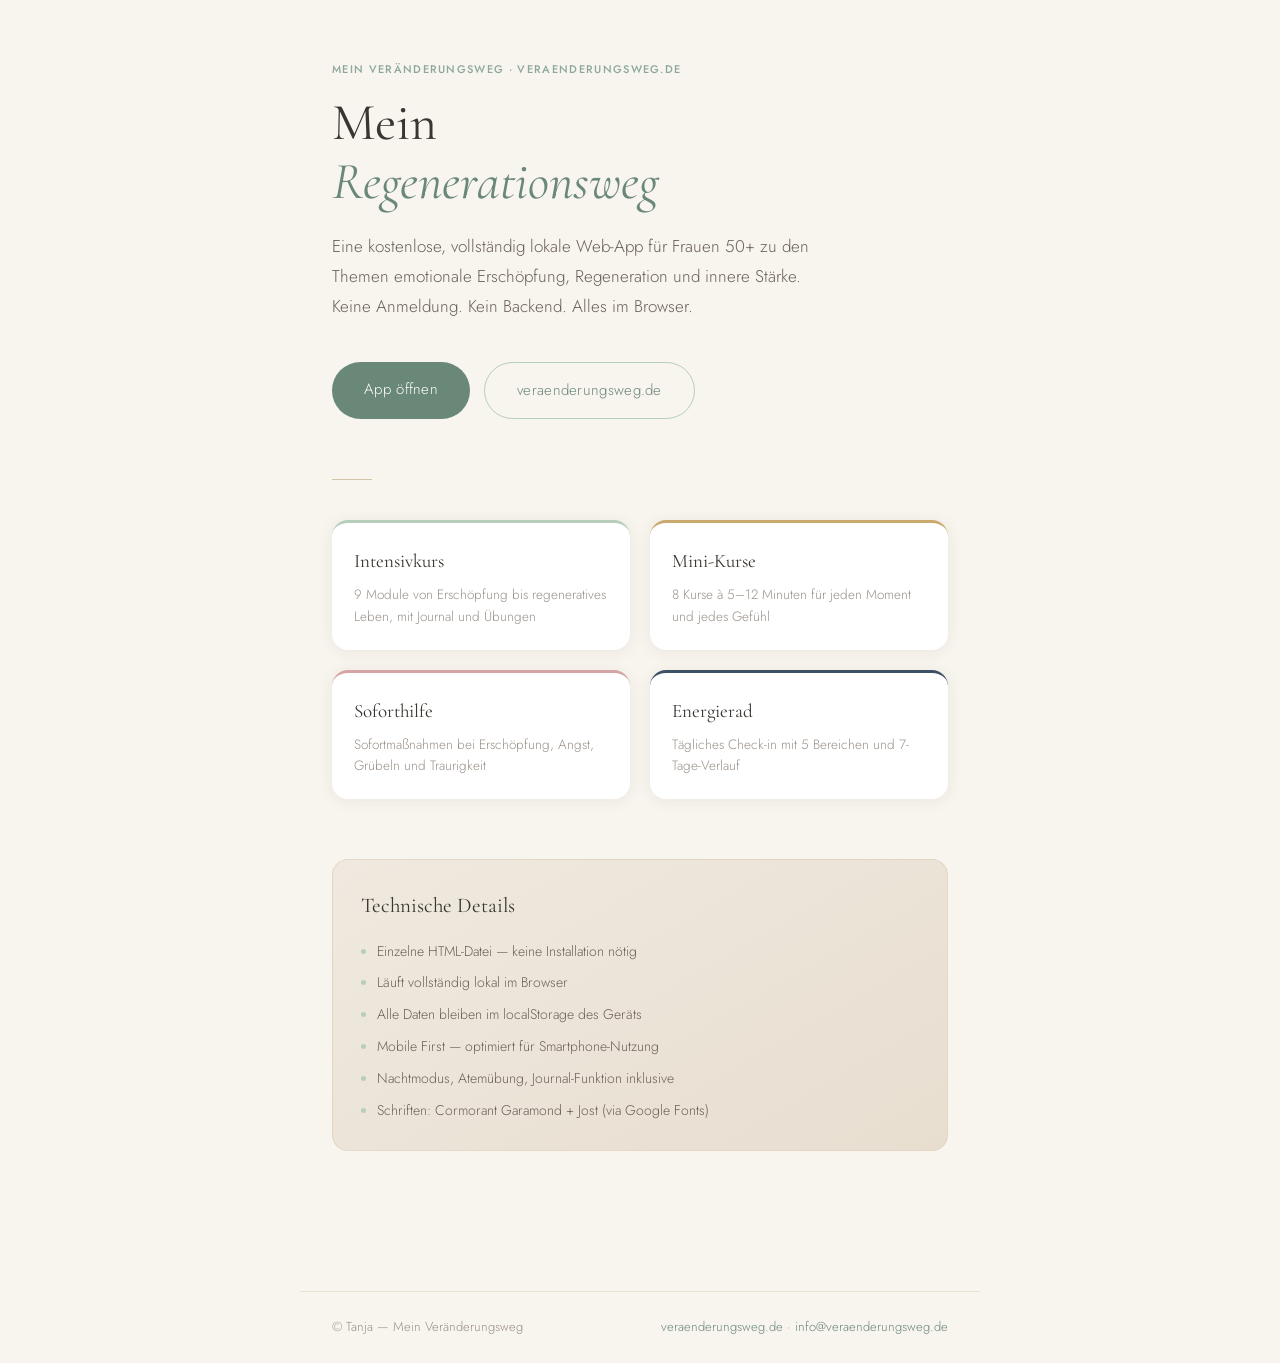
==== index.html @ 9337166e "Add files via upload" ====
<!DOCTYPE html>
<html lang="de">
<head>
<meta charset="UTF-8">
<meta name="viewport" content="width=device-width, initial-scale=1.0">
<title>Mein Regenerationsweg</title>
<style>
@import url('https://fonts.googleapis.com/css2?family=Cormorant+Garamond:ital,wght@0,300;0,400;1,300;1,400&family=Jost:wght@300;400;500&display=swap');
*{box-sizing:border-box;margin:0;padding:0}
:root{
  --creme:#F8F4EE;--sand:#D4C4A8;--sand-light:#E8DED0;
  --sage:#8BA89A;--sage-light:#B8CEBC;--sage-dark:#6A8878;
  --gold:#C9A96E;--text-dark:#3A3530;--text-mid:#6B6059;--text-light:#9A9088;
  --white:#FFFFFF;
}
html,body{height:100%}
body{
  font-family:'Jost',sans-serif;
  background:var(--creme);
  color:var(--text-dark);
  font-weight:300;
  line-height:1.7;
  min-height:100vh;
  display:flex;
  flex-direction:column;
}
.page{
  flex:1;
  max-width:680px;
  margin:0 auto;
  padding:60px 32px 80px;
  width:100%;
}
.tag{
  font-size:11px;letter-spacing:0.12em;text-transform:uppercase;
  color:var(--sage);font-weight:500;margin-bottom:14px;
}
h1{
  font-family:'Cormorant Garamond',serif;
  font-size:clamp(36px,6vw,52px);
  font-weight:400;line-height:1.15;
  color:var(--text-dark);
  margin-bottom:20px;
}
h1 em{font-style:italic;color:var(--sage-dark)}
.lead{
  font-size:17px;color:var(--text-mid);
  line-height:1.75;max-width:500px;
  margin-bottom:40px;
}
.btn-row{display:flex;gap:14px;flex-wrap:wrap;margin-bottom:60px}
.btn-primary{
  display:inline-block;
  padding:15px 32px;
  background:var(--sage-dark);
  color:var(--white);
  border-radius:32px;
  text-decoration:none;
  font-size:15px;
  letter-spacing:0.02em;
  transition:all 0.3s ease;
}
.btn-primary:hover{background:var(--sage);transform:translateY(-2px);box-shadow:0 6px 24px rgba(106,136,120,0.3)}
.btn-secondary{
  display:inline-block;
  padding:15px 32px;
  background:transparent;
  color:var(--sage-dark);
  border:1.5px solid var(--sage-light);
  border-radius:32px;
  text-decoration:none;
  font-size:15px;
  letter-spacing:0.02em;
  transition:all 0.3s ease;
}
.btn-secondary:hover{background:var(--sage-light);color:var(--white)}
.divider{width:40px;height:1px;background:var(--sand);margin-bottom:40px}
.features{
  display:grid;
  grid-template-columns:repeat(auto-fit,minmax(200px,1fr));
  gap:20px;
  margin-bottom:60px;
}
.feature{
  background:var(--white);
  border-radius:16px;
  padding:22px;
  box-shadow:0 2px 16px rgba(60,50,40,0.07);
  border-top:3px solid var(--sage-light);
}
.feature:nth-child(2){border-top-color:var(--gold)}
.feature:nth-child(3){border-top-color:#D4A5A5}
.feature:nth-child(4){border-top-color:#3D5166}
.feature-title{
  font-family:'Cormorant Garamond',serif;
  font-size:19px;font-weight:400;
  color:var(--text-dark);margin-bottom:7px;
}
.feature-desc{font-size:13.5px;color:var(--text-light);line-height:1.6}
.tech{
  background:linear-gradient(150deg,#EFE9DF,var(--sand-light));
  border-radius:16px;padding:28px;
  border:1px solid rgba(212,196,168,0.4);
  margin-bottom:60px;
}
.tech-title{
  font-family:'Cormorant Garamond',serif;
  font-size:21px;font-weight:400;color:var(--text-dark);
  margin-bottom:16px;
}
.tech-list{list-style:none;display:flex;flex-direction:column;gap:8px}
.tech-list li{
  font-size:14px;color:var(--text-mid);
  padding-left:16px;position:relative;
}
.tech-list li::before{
  content:'';position:absolute;left:0;top:9px;
  width:5px;height:5px;border-radius:50%;background:var(--sage-light);
}
footer{
  padding:24px 32px;
  border-top:1px solid rgba(212,196,168,0.4);
  font-size:13px;color:var(--text-light);
  display:flex;justify-content:space-between;align-items:center;
  flex-wrap:wrap;gap:12px;
  max-width:680px;margin:0 auto;width:100%;
}
footer a{color:var(--sage-dark);text-decoration:none}
footer a:hover{text-decoration:underline}
@media(max-width:500px){
  .page{padding:40px 20px 60px}
  .btn-row{flex-direction:column}
  .btn-primary,.btn-secondary{text-align:center}
}
</style>
</head>
<body>

<div class="page">

  <div class="tag">Mein Veränderungsweg &middot; veraenderungsweg.de</div>

  <h1>Mein<br><em>Regenerationsweg</em></h1>

  <p class="lead">
    Eine kostenlose, vollständig lokale Web-App für Frauen 50+ zu den Themen emotionale Erschöpfung, Regeneration und innere Stärke. Keine Anmeldung. Kein Backend. Alles im Browser.
  </p>

  <div class="btn-row">
    <a href="regenerationsweg.html" class="btn-primary">App öffnen</a>
    <a href="https://veraenderungsweg.de" target="_blank" class="btn-secondary">veraenderungsweg.de</a>
  </div>

  <div class="divider"></div>

  <div class="features">
    <div class="feature">
      <div class="feature-title">Intensivkurs</div>
      <div class="feature-desc">9 Module von Erschöpfung bis regeneratives Leben, mit Journal und Übungen</div>
    </div>
    <div class="feature">
      <div class="feature-title">Mini-Kurse</div>
      <div class="feature-desc">8 Kurse à 5–12 Minuten für jeden Moment und jedes Gefühl</div>
    </div>
    <div class="feature">
      <div class="feature-title">Soforthilfe</div>
      <div class="feature-desc">Sofortmaßnahmen bei Erschöpfung, Angst, Grübeln und Traurigkeit</div>
    </div>
    <div class="feature">
      <div class="feature-title">Energierad</div>
      <div class="feature-desc">Tägliches Check-in mit 5 Bereichen und 7-Tage-Verlauf</div>
    </div>
  </div>

  <div class="tech">
    <div class="tech-title">Technische Details</div>
    <ul class="tech-list">
      <li>Einzelne HTML-Datei &mdash; keine Installation nötig</li>
      <li>Läuft vollständig lokal im Browser</li>
      <li>Alle Daten bleiben im localStorage des Geräts</li>
      <li>Mobile First &mdash; optimiert für Smartphone-Nutzung</li>
      <li>Nachtmodus, Atemübung, Journal-Funktion inklusive</li>
      <li>Schriften: Cormorant Garamond + Jost (via Google Fonts)</li>
    </ul>
  </div>

</div>

<footer>
  <span>&copy; Tanja &mdash; Mein Veränderungsweg</span>
  <span><a href="https://veraenderungsweg.de" target="_blank">veraenderungsweg.de</a> &middot; <a href="mailto:info@veraenderungsweg.de">info@veraenderungsweg.de</a></span>
</footer>

</body>
</html>
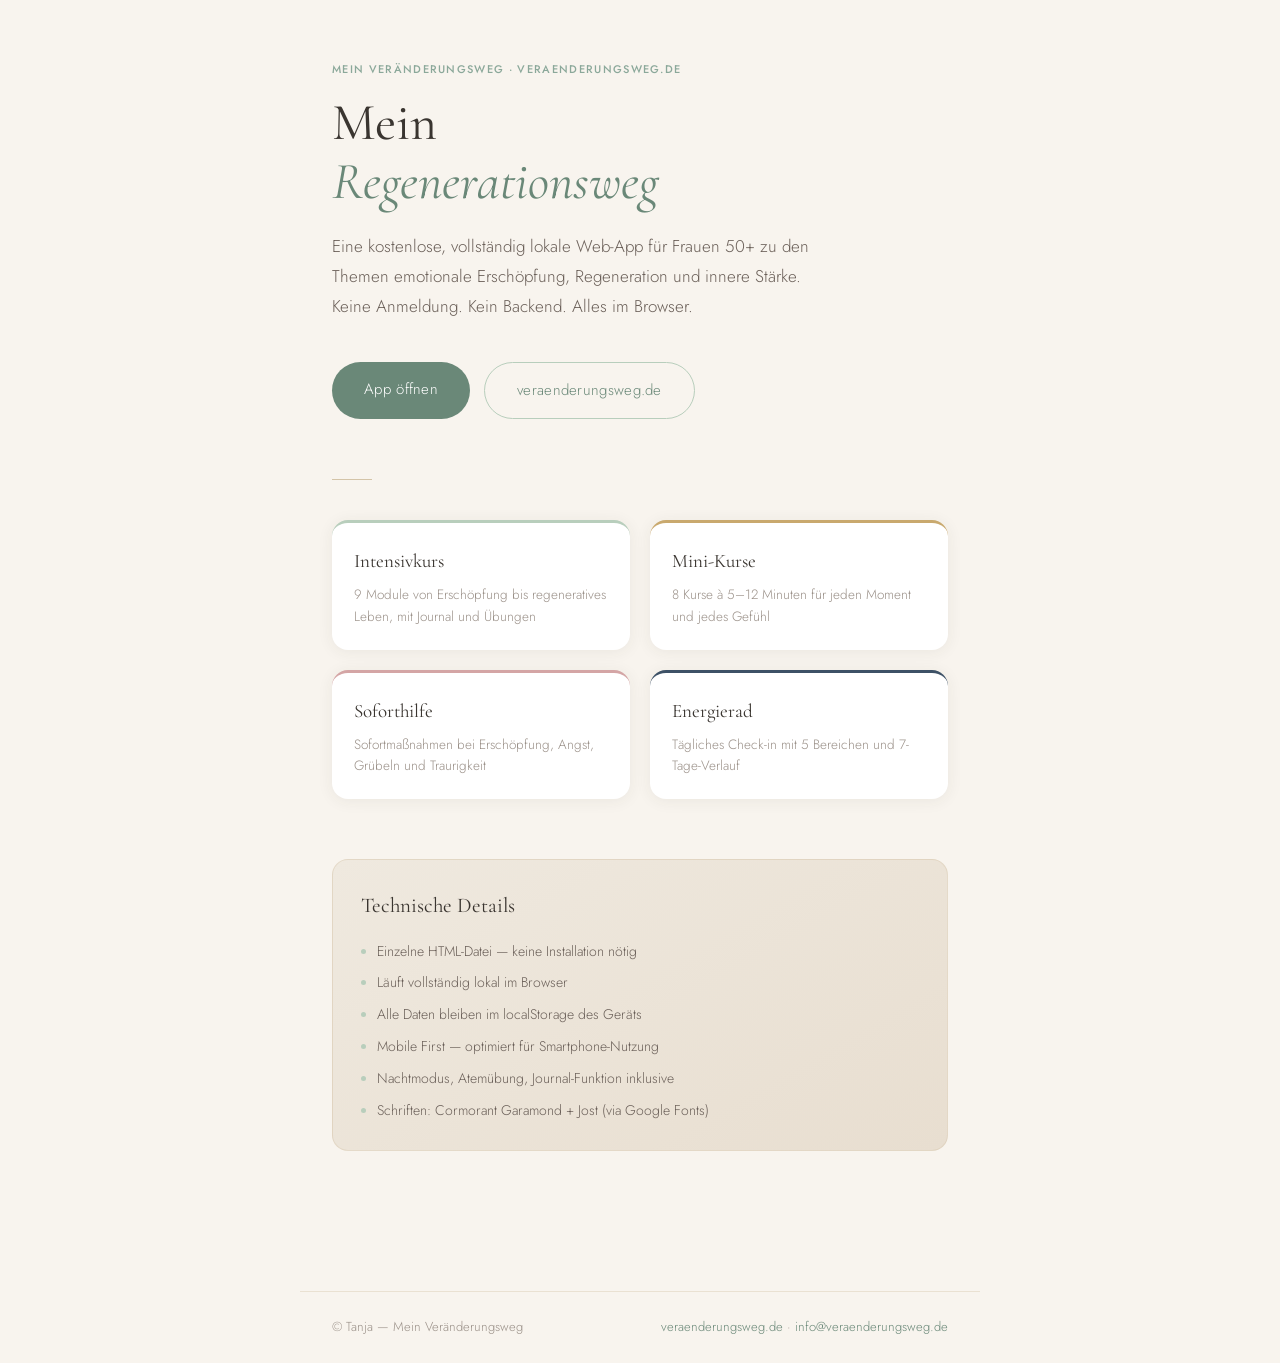
==== commit 087e3b0c: "Add files via upload" ====
--- a/index.html
+++ b/index.html
@@ -4,8 +4,8 @@
 <meta charset="UTF-8">
 <meta name="viewport" content="width=device-width, initial-scale=1.0">
 <title>Mein Regenerationsweg</title>
+<link rel="stylesheet" href="fonts.css">
 <style>
-@import url('https://fonts.googleapis.com/css2?family=Cormorant+Garamond:ital,wght@0,300;0,400;1,300;1,400&family=Jost:wght@300;400;500&display=swap');
 *{box-sizing:border-box;margin:0;padding:0}
 :root{
   --creme:#F8F4EE;--sand:#D4C4A8;--sand-light:#E8DED0;
--- a/fonts.css
+++ b/fonts.css
@@ -0,0 +1,12 @@
+/* Lokal eingebundene Schriften (Cormorant Garamond, Jost) – SIL Open Font License 1.1.
+   Keine Verbindung zu Google-Servern. */
+@font-face{font-family:'Cormorant Garamond';font-style:normal;font-weight:300;font-display:swap;src:url(fonts/cormorant-garamond-latin-300-normal.woff2) format('woff2');unicode-range:U+0000-00FF,U+0131,U+0152-0153,U+02BB-02BC,U+02C6,U+02DA,U+02DC,U+0304,U+0308,U+0329,U+2000-206F,U+20AC,U+2122,U+2191,U+2193,U+2212,U+2215,U+FEFF,U+FFFD;}
+@font-face{font-family:'Cormorant Garamond';font-style:normal;font-weight:400;font-display:swap;src:url(fonts/cormorant-garamond-latin-400-normal.woff2) format('woff2');unicode-range:U+0000-00FF,U+0131,U+0152-0153,U+02BB-02BC,U+02C6,U+02DA,U+02DC,U+0304,U+0308,U+0329,U+2000-206F,U+20AC,U+2122,U+2191,U+2193,U+2212,U+2215,U+FEFF,U+FFFD;}
+@font-face{font-family:'Cormorant Garamond';font-style:normal;font-weight:500;font-display:swap;src:url(fonts/cormorant-garamond-latin-500-normal.woff2) format('woff2');unicode-range:U+0000-00FF,U+0131,U+0152-0153,U+02BB-02BC,U+02C6,U+02DA,U+02DC,U+0304,U+0308,U+0329,U+2000-206F,U+20AC,U+2122,U+2191,U+2193,U+2212,U+2215,U+FEFF,U+FFFD;}
+@font-face{font-family:'Cormorant Garamond';font-style:normal;font-weight:600;font-display:swap;src:url(fonts/cormorant-garamond-latin-600-normal.woff2) format('woff2');unicode-range:U+0000-00FF,U+0131,U+0152-0153,U+02BB-02BC,U+02C6,U+02DA,U+02DC,U+0304,U+0308,U+0329,U+2000-206F,U+20AC,U+2122,U+2191,U+2193,U+2212,U+2215,U+FEFF,U+FFFD;}
+@font-face{font-family:'Cormorant Garamond';font-style:italic;font-weight:300;font-display:swap;src:url(fonts/cormorant-garamond-latin-300-italic.woff2) format('woff2');unicode-range:U+0000-00FF,U+0131,U+0152-0153,U+02BB-02BC,U+02C6,U+02DA,U+02DC,U+0304,U+0308,U+0329,U+2000-206F,U+20AC,U+2122,U+2191,U+2193,U+2212,U+2215,U+FEFF,U+FFFD;}
+@font-face{font-family:'Cormorant Garamond';font-style:italic;font-weight:400;font-display:swap;src:url(fonts/cormorant-garamond-latin-400-italic.woff2) format('woff2');unicode-range:U+0000-00FF,U+0131,U+0152-0153,U+02BB-02BC,U+02C6,U+02DA,U+02DC,U+0304,U+0308,U+0329,U+2000-206F,U+20AC,U+2122,U+2191,U+2193,U+2212,U+2215,U+FEFF,U+FFFD;}
+@font-face{font-family:'Cormorant Garamond';font-style:italic;font-weight:500;font-display:swap;src:url(fonts/cormorant-garamond-latin-500-italic.woff2) format('woff2');unicode-range:U+0000-00FF,U+0131,U+0152-0153,U+02BB-02BC,U+02C6,U+02DA,U+02DC,U+0304,U+0308,U+0329,U+2000-206F,U+20AC,U+2122,U+2191,U+2193,U+2212,U+2215,U+FEFF,U+FFFD;}
+@font-face{font-family:'Jost';font-style:normal;font-weight:300;font-display:swap;src:url(fonts/jost-latin-300-normal.woff2) format('woff2');unicode-range:U+0000-00FF,U+0131,U+0152-0153,U+02BB-02BC,U+02C6,U+02DA,U+02DC,U+0304,U+0308,U+0329,U+2000-206F,U+20AC,U+2122,U+2191,U+2193,U+2212,U+2215,U+FEFF,U+FFFD;}
+@font-face{font-family:'Jost';font-style:normal;font-weight:400;font-display:swap;src:url(fonts/jost-latin-400-normal.woff2) format('woff2');unicode-range:U+0000-00FF,U+0131,U+0152-0153,U+02BB-02BC,U+02C6,U+02DA,U+02DC,U+0304,U+0308,U+0329,U+2000-206F,U+20AC,U+2122,U+2191,U+2193,U+2212,U+2215,U+FEFF,U+FFFD;}
+@font-face{font-family:'Jost';font-style:normal;font-weight:500;font-display:swap;src:url(fonts/jost-latin-500-normal.woff2) format('woff2');unicode-range:U+0000-00FF,U+0131,U+0152-0153,U+02BB-02BC,U+02C6,U+02DA,U+02DC,U+0304,U+0308,U+0329,U+2000-206F,U+20AC,U+2122,U+2191,U+2193,U+2212,U+2215,U+FEFF,U+FFFD;}
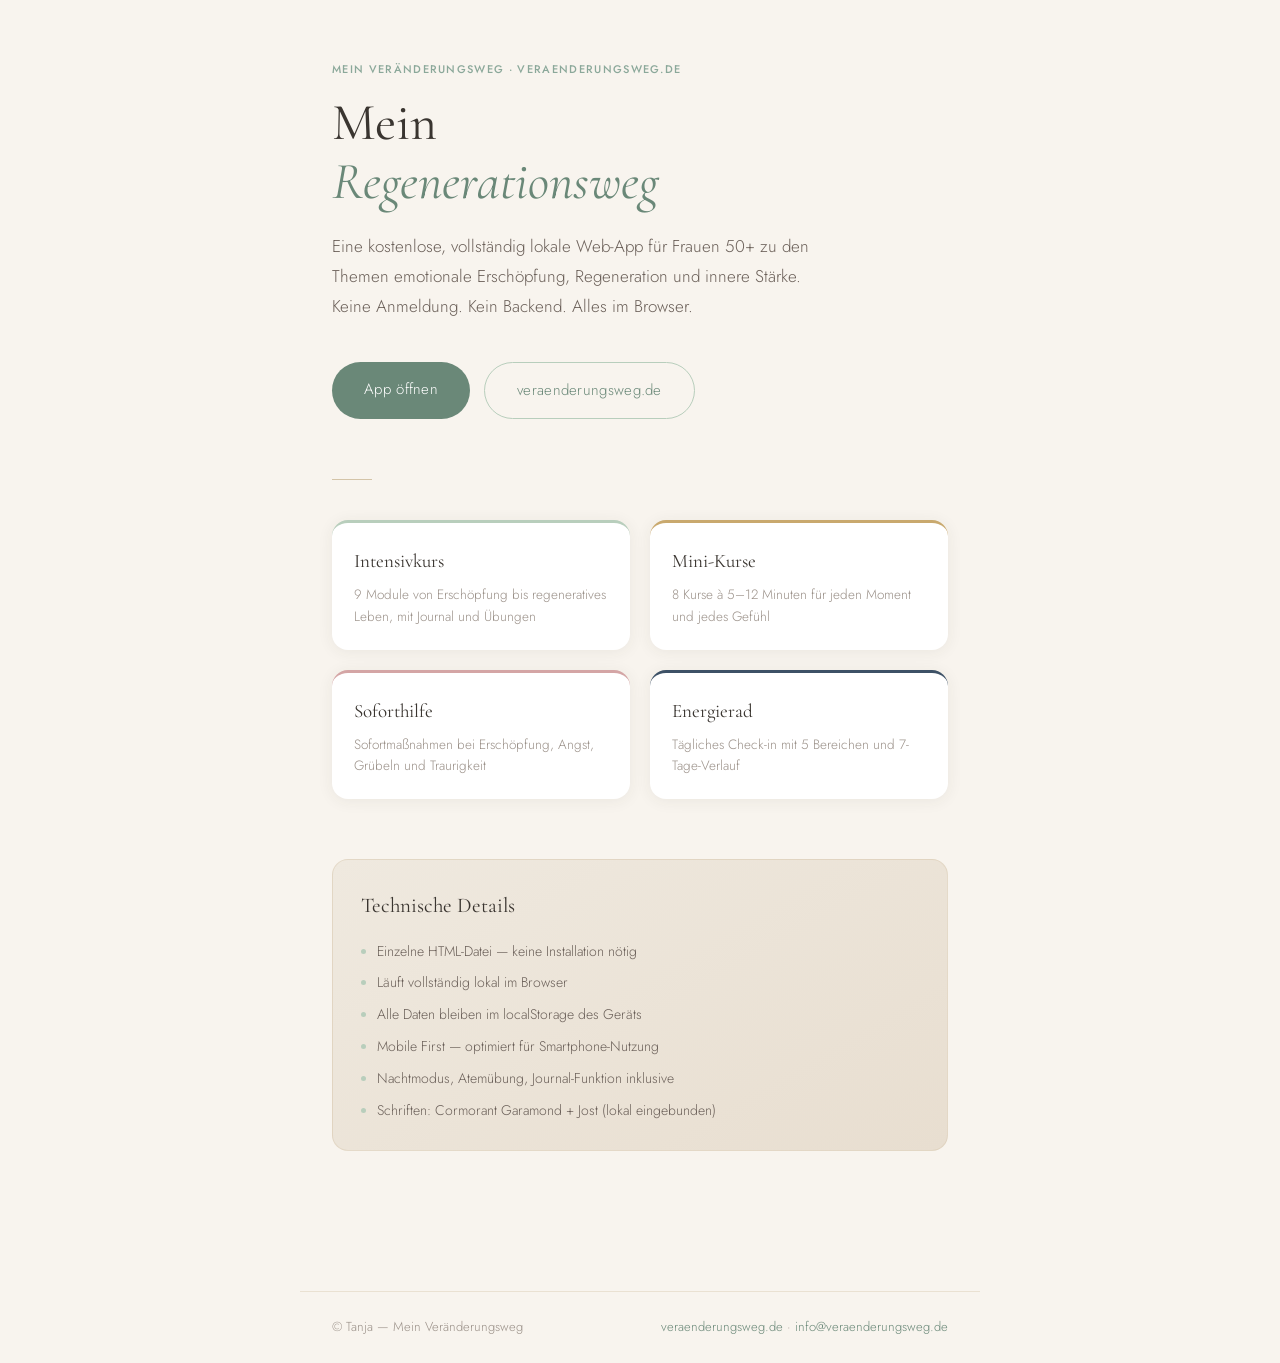
==== commit 9ecafe60: "Rename index (15).html to index.html" ====
--- a/index.html
+++ b/index.html
@@ -180,7 +180,7 @@
       <li>Alle Daten bleiben im localStorage des Geräts</li>
       <li>Mobile First &mdash; optimiert für Smartphone-Nutzung</li>
       <li>Nachtmodus, Atemübung, Journal-Funktion inklusive</li>
-      <li>Schriften: Cormorant Garamond + Jost (via Google Fonts)</li>
+      <li>Schriften: Cormorant Garamond + Jost (lokal eingebunden)</li>
     </ul>
   </div>
 
